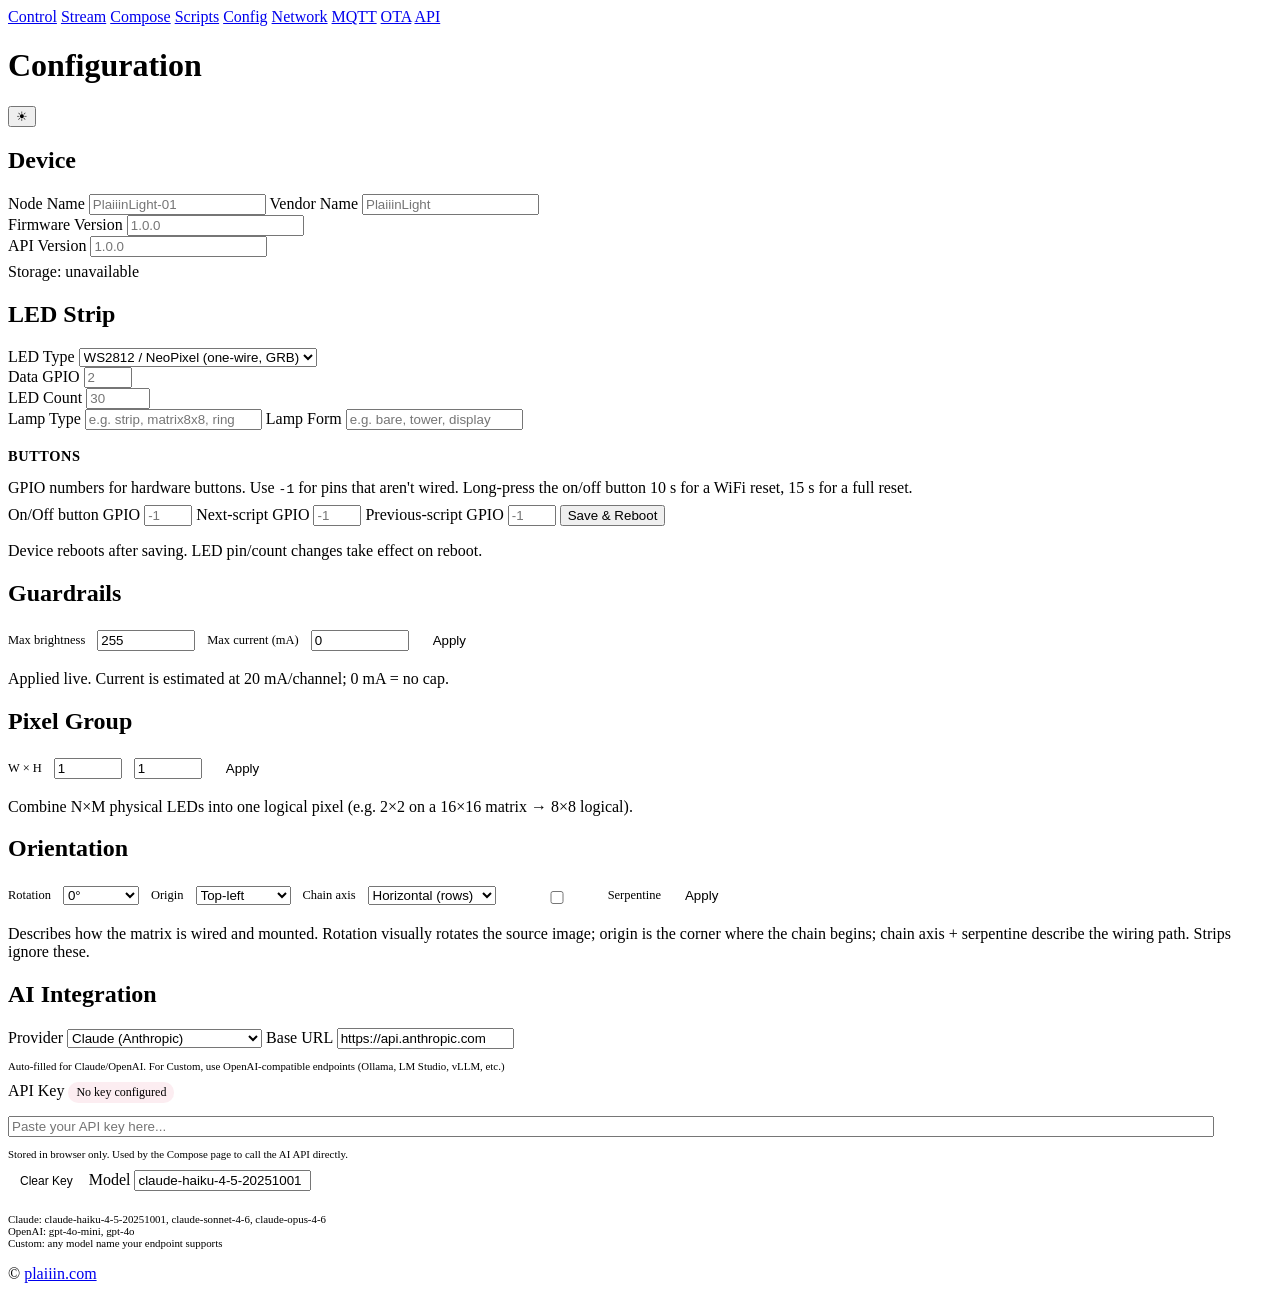
==== portal/index.html @ a9368411 "..." ====
<!DOCTYPE html>
<html>
<head>
<meta charset="utf-8">
<meta name="viewport" content="width=device-width,initial-scale=1">
<title>PlaiiinLight - Config</title>
<link rel="stylesheet" href="/style.css">
<style>
.key-status{font-size:.75rem;padding:3px 8px;border-radius:10px;display:inline-block;margin-bottom:8px}
.key-status.set{color:var(--on);background:rgba(93,216,154,.1)}
.key-status.unset{color:var(--off);background:rgba(224,85,114,.1)}
.key-row{display:flex;gap:6px;align-items:flex-end;margin-bottom:6px}
.key-row input{flex:1;margin-bottom:0}
.key-row button{padding:6px 12px;font-size:.78rem;white-space:nowrap;border:1px solid var(--border);border-radius:6px;background:var(--accent);color:#fff;cursor:pointer}
.limits{display:flex;gap:12px;align-items:center;font-size:.78rem;margin-top:6px;flex-wrap:wrap}
.limits label{margin-bottom:0}
.limits input{width:90px;margin-bottom:0}
.limits input.small{width:60px}
.limits button{padding:6px 12px;border:none;border-radius:6px;background:var(--card);color:var(--text-dim);border:1px solid var(--border)!important;cursor:pointer}
</style>
</head>
<body>
<div class="nav">
<a href="/control">Control</a>
<a href="/stream">Stream</a>
<a href="/compose">Compose</a>
<a href="/js">Scripts</a>
<a href="/config" class="active">Config</a>
<a href="/network">Network</a>
<a href="/mqtt">MQTT</a>
<a href="/ota">OTA</a>
<a href="/api">API</a>
</div>
<div class="card">
<div class="hdr">
<h1>Configuration</h1>
<button type="button" class="icon-btn" id="themeBtn" title="Toggle light/dark"></button>
</div>
<form method="POST" action="/config">

<h2>Device</h2>
<label for="node_name">Node Name</label>
<input id="node_name" name="node_name" type="text" placeholder="PlaiiinLight-01">
<label for="vendor_name">Vendor Name</label>
<input id="vendor_name" name="vendor_name" type="text" placeholder="PlaiiinLight">
<div class="row">
<div>
<label for="firmware_version">Firmware Version</label>
<input id="firmware_version" type="text" placeholder="1.0.0" readonly>
</div>
<div>
<label for="api_version">API Version</label>
<input id="api_version" type="text" placeholder="1.0.0" readonly>
</div>
</div>
<p class="info" id="storageInfo" style="margin-top:6px">Storage: …</p>

<h2>LED Strip</h2>
<label for="led_type">LED Type</label>
<select id="led_type" name="led_type">
<option value="ws2812">WS2812 / NeoPixel (one-wire, GRB)</option>
<option value="sk6812">SK6812 RGB (one-wire, GRB)</option>
<option value="sk6812w">SK6812 RGBW (one-wire, GRBW)</option>
<option value="sk9822">SK9822 / APA102 (two-wire)</option>
</select>

<div class="row">
<div>
<label for="led_pin">Data GPIO</label>
<input id="led_pin" name="led_pin" type="number" min="0" max="48" placeholder="2">
</div>
<div id="clkWrap" style="display:none">
<label for="led_clk_pin">Clock GPIO</label>
<input id="led_clk_pin" name="led_clk_pin" type="number" min="-1" max="48" placeholder="18">
</div>
<div>
<label for="led_count">LED Count</label>
<input id="led_count" name="led_count" type="number" min="1" max="1024" placeholder="30">
</div>
</div>

<label for="lamp_type">Lamp Type</label>
<input id="lamp_type" name="lamp_type" type="text" placeholder="e.g. strip, matrix8x8, ring">

<label for="lamp_form">Lamp Form</label>
<input id="lamp_form" name="lamp_form" type="text" placeholder="e.g. bare, tower, display">

<h3 style="margin-top:18px;font-size:.9rem;text-transform:uppercase;letter-spacing:.04em;color:var(--text-dim)">Buttons</h3>
<p class="info" style="margin:0 0 8px">GPIO numbers for hardware buttons. Use <code>-1</code> for pins that aren't wired. Long-press the on/off button 10 s for a WiFi reset, 15 s for a full reset.</p>
<label for="btn_pwr_pin">On/Off button GPIO</label>
<input id="btn_pwr_pin" name="btn_pwr_pin" type="number" min="-1" max="48" placeholder="-1">
<label for="btn_next_pin">Next-script GPIO</label>
<input id="btn_next_pin" name="btn_next_pin" type="number" min="-1" max="48" placeholder="-1">
<label for="btn_prev_pin">Previous-script GPIO</label>
<input id="btn_prev_pin" name="btn_prev_pin" type="number" min="-1" max="48" placeholder="-1">

<button type="submit" class="submit">Save &amp; Reboot</button>
</form>
<p class="info">Device reboots after saving. LED pin/count changes take effect on reboot.</p>

<h2>Guardrails</h2>
<div class="limits">
<label>Max brightness</label>
<input id="maxBright" type="number" min="1" max="255" value="255">
<label>Max current (mA)</label>
<input id="maxCurr" type="number" min="0" value="0">
<button type="button" id="btnLimits">Apply</button>
</div>
<p class="info">Applied live. Current is estimated at 20 mA/channel; 0 mA = no cap.</p>
<div class="msg" id="limitsMsg"></div>

<h2>Pixel Group</h2>
<div class="limits">
<label>W × H</label>
<input id="pgW" type="number" min="1" value="1" class="small">
<input id="pgH" type="number" min="1" value="1" class="small">
<button type="button" id="btnGrid">Apply</button>
</div>
<p class="info">Combine N×M physical LEDs into one logical pixel (e.g. 2×2 on a 16×16 matrix → 8×8 logical). <span id="gridInfo"></span></p>
<div class="msg" id="gridMsg"></div>

<h2>Orientation</h2>
<div class="limits" id="orientRow">
<label>Rotation</label>
<select id="orRot">
<option value="0">0°</option>
<option value="90">90° CW</option>
<option value="180">180°</option>
<option value="270">270° CW</option>
</select>
<label>Origin</label>
<select id="orOrigin">
<option value="0">Top-left</option>
<option value="1">Top-right</option>
<option value="2">Bottom-left</option>
<option value="3">Bottom-right</option>
</select>
<label>Chain axis</label>
<select id="orAxis">
<option value="0">Horizontal (rows)</option>
<option value="1">Vertical (columns)</option>
</select>
<label><input type="checkbox" id="orSerp" style="vertical-align:middle"> Serpentine</label>
<button type="button" id="btnOrient">Apply</button>
</div>
<p class="info">Describes how the matrix is wired and mounted. Rotation visually rotates the source image; origin is the corner where the chain begins; chain axis + serpentine describe the wiring path. Strips ignore these.</p>
<div class="msg" id="orientMsg"></div>

<!-- AI Settings (stored in browser, used by /compose) -->
<h2>AI Integration</h2>
<label>Provider</label>
<select id="aiProvider">
<option value="claude">Claude (Anthropic)</option>
<option value="openai">OpenAI</option>
<option value="custom">Custom (OpenAI-compatible)</option>
</select>

<label>Base URL</label>
<input id="aiBaseUrl" type="text" placeholder="https://api.anthropic.com">
<p style="font-size:.68rem;color:var(--text-dim);margin-bottom:10px">Auto-filled for Claude/OpenAI. For Custom, use OpenAI-compatible endpoints (Ollama, LM Studio, vLLM, etc.)</p>

<label>API Key</label>
<div id="keyStatus" class="key-status unset">No key configured</div>
<div class="key-row">
<input id="aiKeyInput" type="password" placeholder="Paste your API key here...">
<button type="button" id="btnSaveKey">Save</button>
</div>
<p style="font-size:.68rem;color:var(--text-dim);margin-bottom:10px">Stored in browser only. Used by the Compose page to call the AI API directly.</p>
<button type="button" id="btnClearKey" style="font-size:.75rem;color:var(--off);background:none;border:1px solid var(--off);border-radius:6px;padding:4px 12px;cursor:pointer;margin-bottom:10px">Clear Key</button>

<label>Model</label>
<input id="aiModel" type="text" placeholder="claude-haiku-4-5-20251001">
<p style="font-size:.68rem;color:var(--text-dim)">Claude: claude-haiku-4-5-20251001, claude-sonnet-4-6, claude-opus-4-6<br>OpenAI: gpt-4o-mini, gpt-4o<br>Custom: any model name your endpoint supports</p>

</div>
<p class="copyright">&copy; <a href="https://plaiiin.com">plaiiin.com</a></p>

<script>
var dark=localStorage.getItem('theme')!=='light';
function applyTheme(){document.body.classList.toggle('light',!dark);document.getElementById('themeBtn').textContent=dark?'\u2600':'\u263E';}
applyTheme();
document.getElementById('themeBtn').onclick=function(){dark=!dark;localStorage.setItem('theme',dark?'dark':'light');applyTheme();};

// Show/hide the clock pin input based on the selected chip (two-wire only).
function syncClkVisibility(){
  var t=document.getElementById('led_type').value;
  document.getElementById('clkWrap').style.display=(t==='sk9822'||t==='apa102')?'':'none';
}
document.getElementById('led_type').onchange=syncClkVisibility;

// Storage usage (DEVICE block).
function fmtBytes(n){
  if(n<1024)return n+' B';
  if(n<1024*1024)return (n/1024).toFixed(1)+' KB';
  return (n/1024/1024).toFixed(2)+' MB';
}
fetch('/api/storage').then(function(r){return r.json()}).then(function(d){
  var pct = d.total>0 ? Math.round(d.used*100/d.total) : 0;
  document.getElementById('storageInfo').textContent =
    'Storage: '+fmtBytes(d.used)+' / '+fmtBytes(d.total)+' used ('+pct+'%) · '+
    fmtBytes(d.free)+' free · '+d.files+' file'+(d.files===1?'':'s');
}).catch(function(){
  document.getElementById('storageInfo').textContent='Storage: unavailable';
});

// Pre-fill device config from API
fetch('/api').then(function(r){return r.json()}).then(function(d){
  if(d.nodeName)document.getElementById('node_name').value=d.nodeName;
  if(d.vendor)document.getElementById('vendor_name').value=d.vendor;
  if(d.apiVersion)document.getElementById('api_version').value=d.apiVersion;
  if(d.firmwareVersion)document.getElementById('firmware_version').value=d.firmwareVersion;
  if(d.ledPin!=null)document.getElementById('led_pin').value=d.ledPin;
  if(d.ledClkPin!=null)document.getElementById('led_clk_pin').value=d.ledClkPin;
  if(d.ledCount)document.getElementById('led_count').value=d.ledCount;
  if(d.ledType){var s=document.getElementById('led_type');for(var i=0;i<s.options.length;i++)if(s.options[i].value===d.ledType)s.selectedIndex=i;}
  if(d.lampType)document.getElementById('lamp_type').value=d.lampType;
  if(d.lampForm)document.getElementById('lamp_form').value=d.lampForm;
  if(d.buttonPwrPin!=null)document.getElementById('btn_pwr_pin').value=d.buttonPwrPin;
  if(d.buttonNextPin!=null)document.getElementById('btn_next_pin').value=d.buttonNextPin;
  if(d.buttonPrevPin!=null)document.getElementById('btn_prev_pin').value=d.buttonPrevPin;
  syncClkVisibility();
}).catch(syncClkVisibility);

// Guardrails (max brightness / current) — live, no reboot.
var maxBright=document.getElementById('maxBright');
var maxCurr=document.getElementById('maxCurr');
var limitsMsg=document.getElementById('limitsMsg');
function flashMsg(el, text, ok){
  el.textContent=text;
  el.className='msg '+(ok?'ok':'err');
  setTimeout(function(){el.textContent='';},2500);
}
fetch('/api/limits').then(function(r){return r.json()}).then(function(d){
  if(d.maxBrightness!=null)maxBright.value=d.maxBrightness;
  if(d.maxCurrentMa!=null)maxCurr.value=d.maxCurrentMa;
}).catch(function(){});
document.getElementById('btnLimits').onclick=function(){
  fetch('/api/limits',{method:'POST',headers:{'Content-Type':'application/json'},
    body:JSON.stringify({
      maxBrightness:parseInt(maxBright.value)||255,
      maxCurrentMa:parseInt(maxCurr.value)||0
    })})
    .then(function(r){return r.json()}).then(function(){flashMsg(limitsMsg,'Guardrails applied',true);})
    .catch(function(e){flashMsg(limitsMsg,'Failed: '+e.message,false);});
};

// Pixel grouping — independent section.
var pgW=document.getElementById('pgW');
var pgH=document.getElementById('pgH');
var gridMsg=document.getElementById('gridMsg');
var gridInfo=document.getElementById('gridInfo');
function refreshGridInfo(d){
  if(d.physicalW&&d.physicalH&&d.logicalW&&d.logicalH){
    gridInfo.textContent='Current: '+d.physicalW+'×'+d.physicalH+' physical → '+d.logicalW+'×'+d.logicalH+' logical.';
  }
}
fetch('/api/grid').then(function(r){return r.json()}).then(function(d){
  if(d.pixelGroupW!=null)pgW.value=d.pixelGroupW;
  if(d.pixelGroupH!=null)pgH.value=d.pixelGroupH;
  refreshGridInfo(d);
}).catch(function(){});
document.getElementById('btnGrid').onclick=function(){
  fetch('/api/grid',{method:'POST',headers:{'Content-Type':'application/json'},
    body:JSON.stringify({
      pixelGroupW:parseInt(pgW.value)||1,
      pixelGroupH:parseInt(pgH.value)||1
    })})
    .then(function(r){return r.json()}).then(function(d){
      flashMsg(gridMsg,'Pixel group applied',true);
      refreshGridInfo(d);
    })
    .catch(function(e){flashMsg(gridMsg,'Failed: '+e.message,false);});
};

// Orientation — rotation + origin + serpentine wiring (live, no reboot).
var orRot=document.getElementById('orRot');
var orOrigin=document.getElementById('orOrigin');
var orAxis=document.getElementById('orAxis');
var orSerp=document.getElementById('orSerp');
var orientMsg=document.getElementById('orientMsg');
fetch('/api/orientation').then(function(r){return r.json()}).then(function(d){
  if(d.rotation!=null)orRot.value=String(d.rotation);
  if(d.origin!=null)orOrigin.value=String(d.origin);
  if(d.serpentineAxis!=null)orAxis.value=String(d.serpentineAxis);
  if(d.serpentine!=null)orSerp.checked=!!d.serpentine;
}).catch(function(){});
document.getElementById('btnOrient').onclick=function(){
  fetch('/api/orientation',{method:'POST',headers:{'Content-Type':'application/json'},
    body:JSON.stringify({
      rotation:parseInt(orRot.value)||0,
      origin:parseInt(orOrigin.value)||0,
      serpentineAxis:parseInt(orAxis.value)||0,
      serpentine:orSerp.checked
    })})
    .then(function(r){return r.json()}).then(function(){flashMsg(orientMsg,'Orientation applied',true);})
    .catch(function(e){flashMsg(orientMsg,'Failed: '+e.message,false);});
};

// AI key — device-side via /api/ai/key. NVS-backed, wiped by factory reset.
var _hasKey=false;
function updateKeyStatus(){
  var el=document.getElementById('keyStatus');
  if(_hasKey){el.textContent='Key configured (on device)';el.className='key-status set';}
  else{el.textContent='No key configured';el.className='key-status unset';}
}
async function refreshKeyStatus(){
  try{var r=await fetch('/api/ai/key',{cache:'no-store'});var j=r.ok?await r.json():{hasKey:false};_hasKey=!!j.hasKey;}
  catch(e){_hasKey=false;}
  updateKeyStatus();
}
refreshKeyStatus();
document.getElementById('btnSaveKey').onclick=async function(){
  var val=document.getElementById('aiKeyInput').value.trim();
  if(!val)return;
  try{await fetch('/api/ai/key',{method:'PUT',body:val});document.getElementById('aiKeyInput').value='';refreshKeyStatus();}
  catch(e){alert('Save failed: '+e.message);}
};
document.getElementById('btnClearKey').onclick=async function(){
  try{await fetch('/api/ai/key',{method:'DELETE'});refreshKeyStatus();}
  catch(e){alert('Clear failed: '+e.message);}
};

// Provider + model + base URL
var DEFAULT_BASE_URLS={claude:'https://api.anthropic.com',openai:'https://api.openai.com',custom:''};
var aiProvider=localStorage.getItem('aiProvider')||'claude';
var aiModel=localStorage.getItem('aiModel')||'claude-haiku-4-5-20251001';
var aiBaseUrl=localStorage.getItem('aiBaseUrl')||DEFAULT_BASE_URLS[aiProvider]||'';
document.getElementById('aiProvider').value=aiProvider;
document.getElementById('aiModel').value=aiModel;
document.getElementById('aiBaseUrl').value=aiBaseUrl;

document.getElementById('aiProvider').onchange=function(){
  var prev=aiProvider;
  aiProvider=this.value;
  localStorage.setItem('aiProvider',aiProvider);
  // Auto-fill base URL when switching provider if current value matches the previous default
  var urlField=document.getElementById('aiBaseUrl');
  var current=urlField.value.trim();
  if(!current||current===DEFAULT_BASE_URLS[prev]){
    urlField.value=DEFAULT_BASE_URLS[aiProvider]||'';
    localStorage.setItem('aiBaseUrl',urlField.value);
  }
};
document.getElementById('aiModel').oninput=function(){localStorage.setItem('aiModel',this.value.trim());};
document.getElementById('aiBaseUrl').oninput=function(){localStorage.setItem('aiBaseUrl',this.value.trim());};
</script>
</body>
</html>
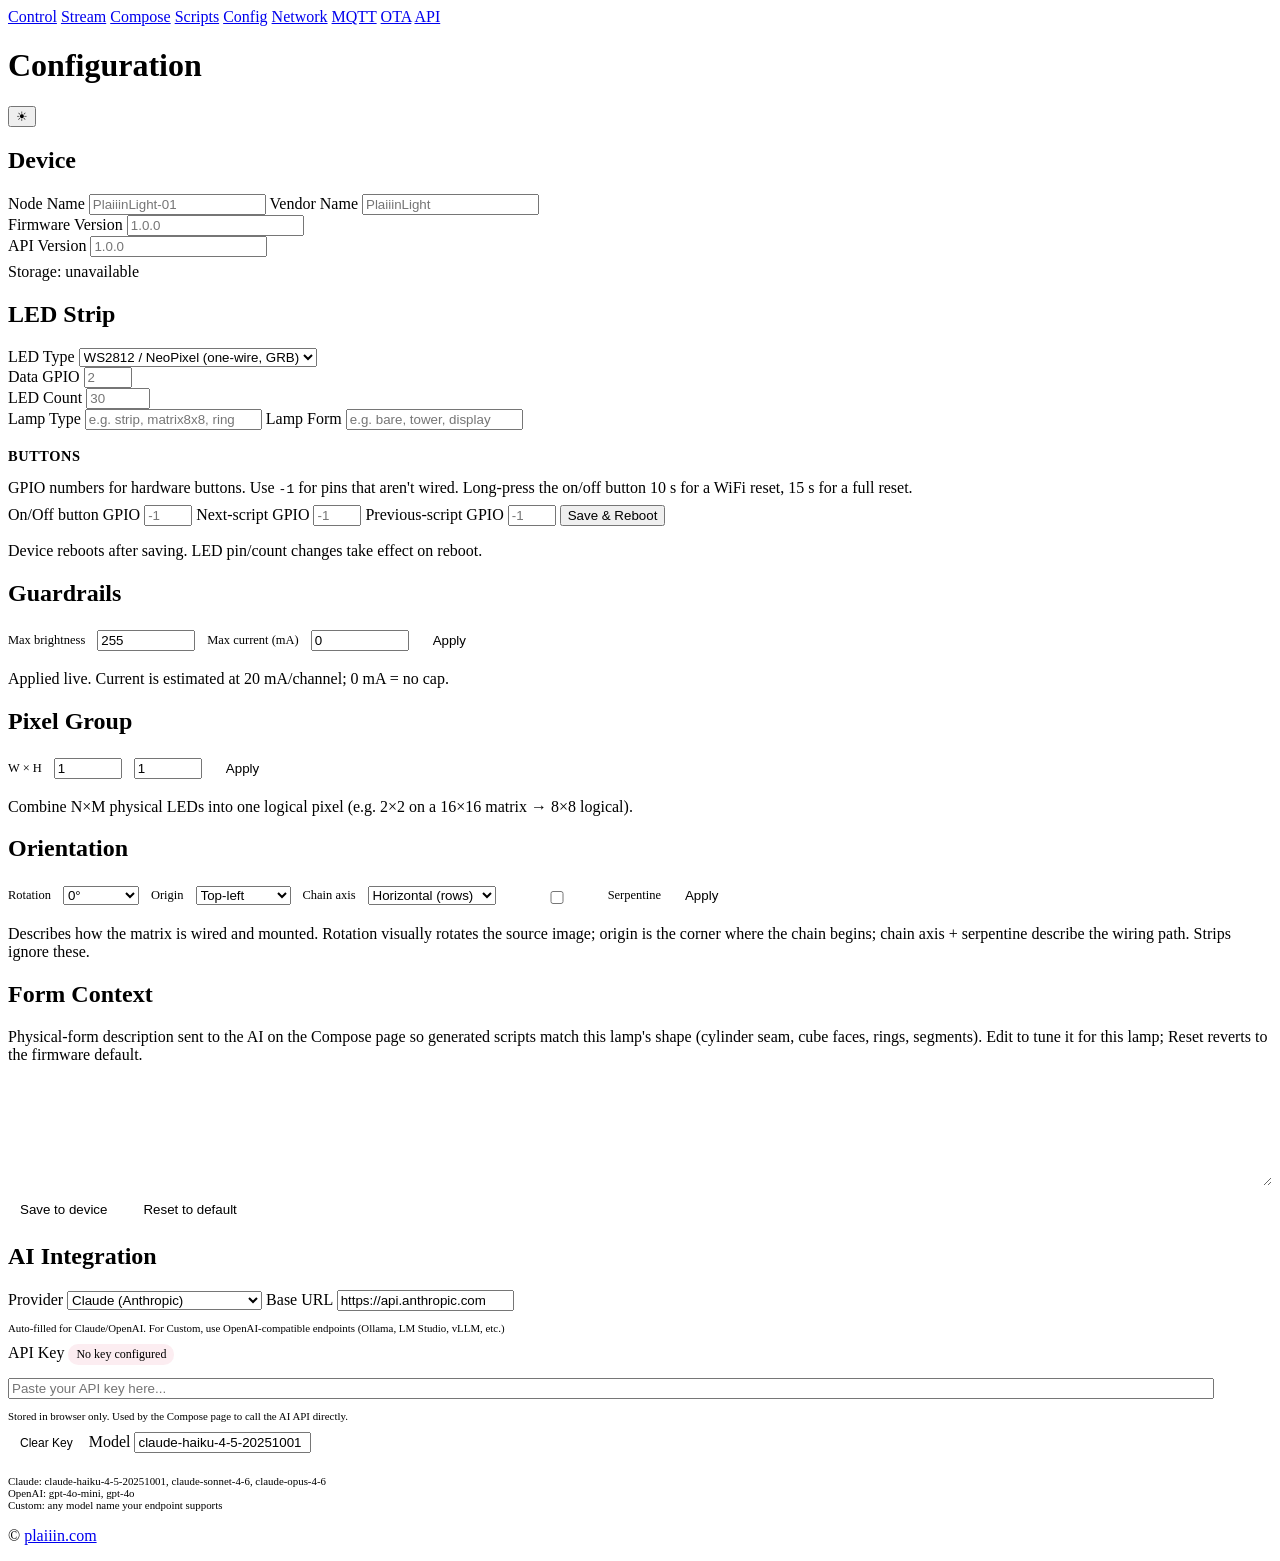
==== commit 4f4f5445: "..." ====
--- a/portal/index.html
+++ b/portal/index.html
@@ -146,6 +146,15 @@
 <p class="info">Describes how the matrix is wired and mounted. Rotation visually rotates the source image; origin is the corner where the chain begins; chain axis + serpentine describe the wiring path. Strips ignore these.</p>
 <div class="msg" id="orientMsg"></div>
 
+<h2>Form Context</h2>
+<p class="info">Physical-form description sent to the AI on the Compose page so generated scripts match this lamp's shape (cylinder seam, cube faces, rings, segments). Edit to tune it for this lamp; Reset reverts to the firmware default.</p>
+<textarea id="formPromptBox" rows="6" style="width:100%;box-sizing:border-box;padding:8px;border:1px solid var(--border);border-radius:6px;background:var(--input-bg);color:var(--text);font-size:.78rem;resize:vertical;font-family:inherit"></textarea>
+<div class="limits" style="margin-top:6px">
+<button type="button" id="btnFormSave">Save to device</button>
+<button type="button" id="btnFormReset">Reset to default</button>
+</div>
+<div class="msg" id="formMsg"></div>
+
 <!-- AI Settings (stored in browser, used by /compose) -->
 <h2>AI Integration</h2>
 <label>Provider</label>
@@ -296,6 +305,26 @@
     .catch(function(e){flashMsg(orientMsg,'Failed: '+e.message,false);});
 };
 
+// Form context — physical-form descriptor injected into AI Compose prompts.
+// Edits the per-lamp override via /api/form-prompt; Reset clears it.
+var formBox=document.getElementById('formPromptBox');
+var formMsg=document.getElementById('formMsg');
+var _formDefault='';
+fetch('/api/form-prompt').then(function(r){return r.json()}).then(function(d){
+  _formDefault=d.default||'';
+  formBox.value=d.effective||d.default||'';
+}).catch(function(){});
+document.getElementById('btnFormSave').onclick=function(){
+  fetch('/api/form-prompt',{method:'PUT',headers:{'Content-Type':'text/plain'},body:formBox.value})
+    .then(function(r){if(!r.ok)throw new Error('HTTP '+r.status);flashMsg(formMsg,'Form context saved',true);})
+    .catch(function(e){flashMsg(formMsg,'Failed: '+e.message,false);});
+};
+document.getElementById('btnFormReset').onclick=function(){
+  fetch('/api/form-prompt',{method:'DELETE'})
+    .then(function(r){if(!r.ok)throw new Error('HTTP '+r.status);formBox.value=_formDefault;flashMsg(formMsg,'Reset to default',true);})
+    .catch(function(e){flashMsg(formMsg,'Failed: '+e.message,false);});
+};
+
 // AI key — device-side via /api/ai/key. NVS-backed, wiped by factory reset.
 var _hasKey=false;
 function updateKeyStatus(){
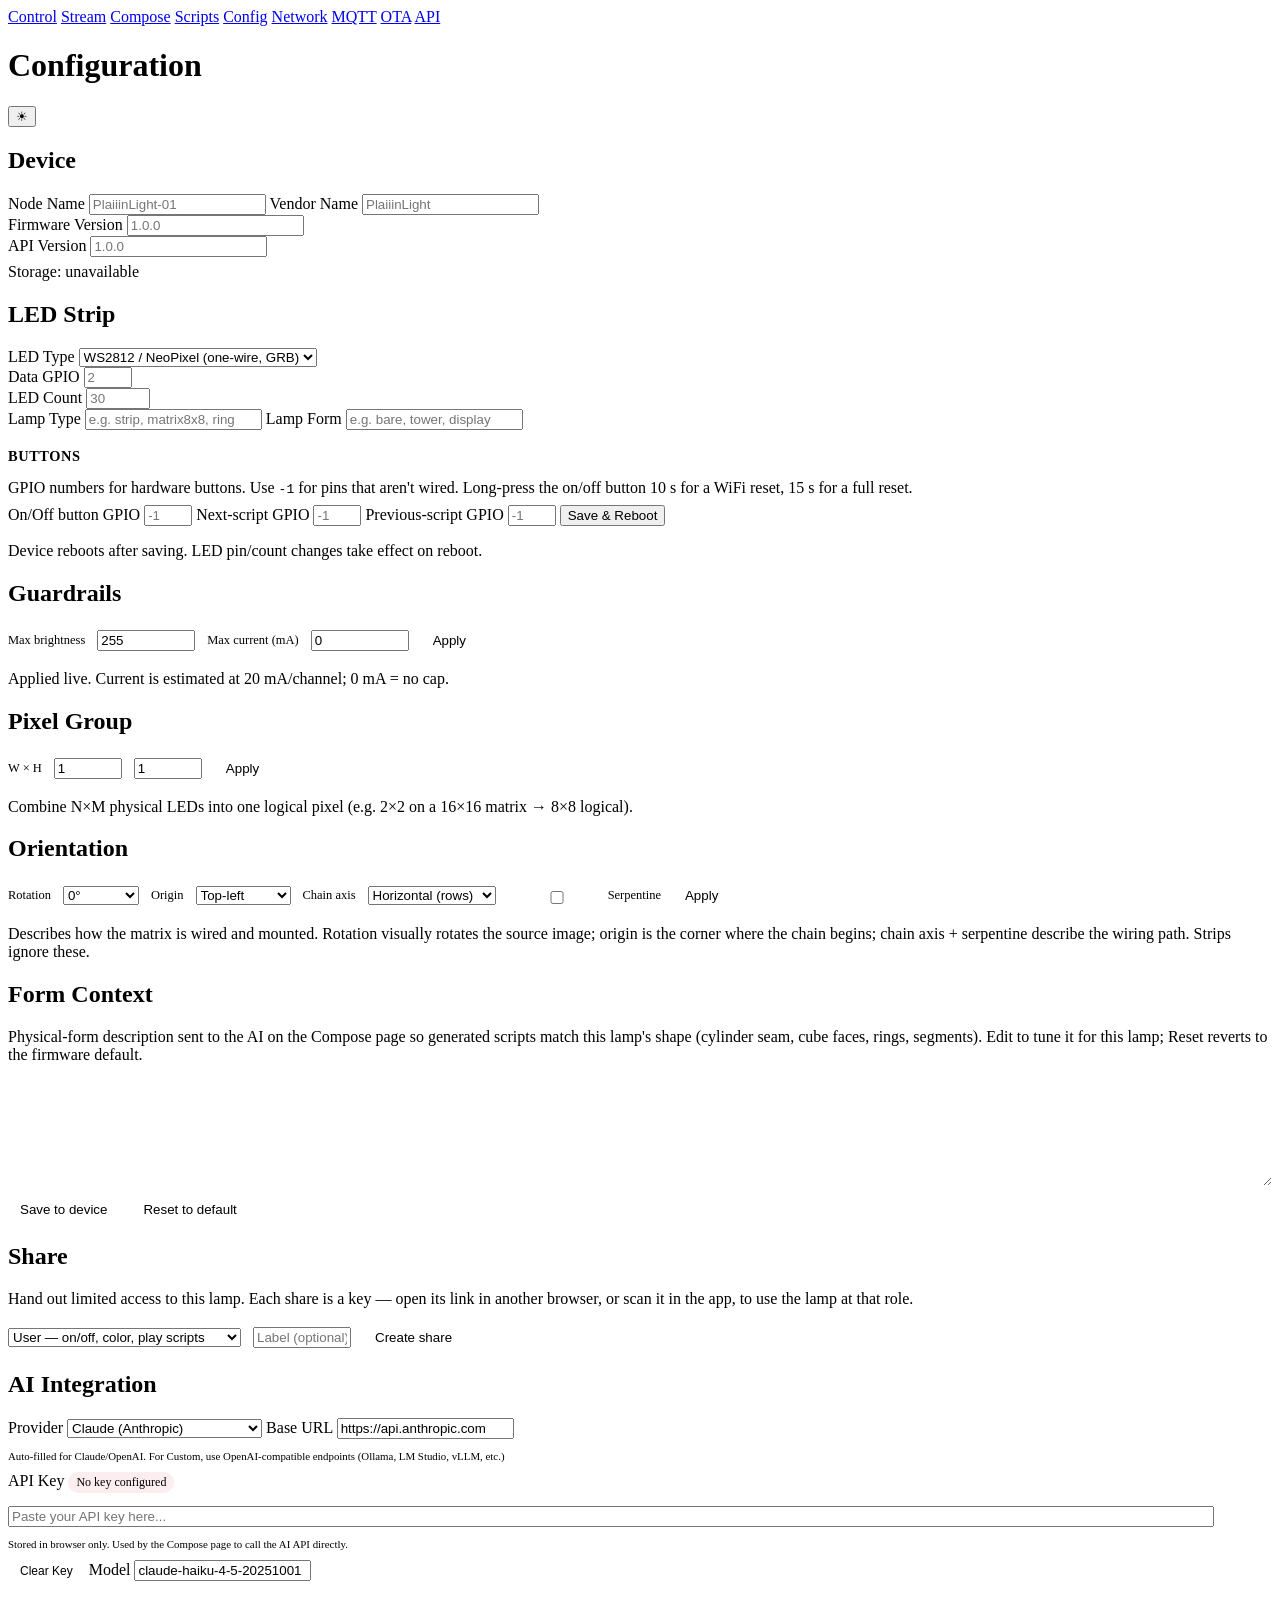
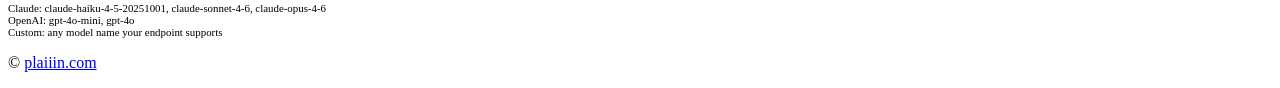
==== commit d31d2bb2: "..." ====
--- a/portal/index.html
+++ b/portal/index.html
@@ -155,6 +155,22 @@
 </div>
 <div class="msg" id="formMsg"></div>
 
+<h2 id="shareHdr">Share</h2>
+<div id="shareGate" class="info" style="display:none">Sharing is admin-only. Your access level: <span id="shareRoleName">—</span>.</div>
+<div id="shareBox">
+<p class="info">Hand out limited access to this lamp. Each share is a key — open its link in another browser, or scan it in the app, to use the lamp at that role.</p>
+<div id="shareList"></div>
+<div class="limits" style="margin-top:8px">
+<select id="shareRole">
+<option value="user">User — on/off, color, play scripts</option>
+<option value="creator">Creator — + compose &amp; edit scripts</option>
+</select>
+<input id="shareLabel" type="text" placeholder="Label (optional)">
+<button type="button" id="btnShareAdd">Create share</button>
+</div>
+<div class="msg" id="shareMsg"></div>
+</div>
+
 <!-- AI Settings (stored in browser, used by /compose) -->
 <h2>AI Integration</h2>
 <label>Provider</label>
@@ -325,6 +341,52 @@
     .catch(function(e){flashMsg(formMsg,'Failed: '+e.message,false);});
 };
 
+// Share — role-based share keys (admin only). Phase 27.
+var shareList=document.getElementById('shareList');
+var shareMsg=document.getElementById('shareMsg');
+function shareUrl(key){return location.protocol+'//'+location.host+'/config?t='+encodeURIComponent(key);}
+function loadShares(){
+  fetch('/api/keys').then(function(r){return r.json()}).then(function(d){
+    shareList.innerHTML='';
+    var keys=d.keys||[];
+    keys.forEach(function(k){
+      var row=document.createElement('div');
+      row.style.cssText='border:1px solid var(--border);border-radius:6px;padding:8px;margin-bottom:6px;font-size:.8rem';
+      var head=document.createElement('b');
+      head.textContent=(k.label||'(unnamed)')+' · '+k.role+(k.revoked?' · REVOKED':'');
+      var url=document.createElement('div');
+      url.textContent=shareUrl(k.key);
+      url.style.cssText='word-break:break-all;color:var(--text-dim);margin:4px 0';
+      var revBtn=document.createElement('button');revBtn.type='button';
+      revBtn.textContent=k.revoked?'Revoked':'Revoke';revBtn.disabled=!!k.revoked;
+      revBtn.onclick=function(){fetch('/api/keys/'+k.id+'/revoke',{method:'POST'}).then(function(){loadShares();});};
+      var remBtn=document.createElement('button');remBtn.type='button';
+      remBtn.textContent='Remove';remBtn.style.marginLeft='6px';
+      remBtn.onclick=function(){fetch('/api/keys/'+k.id,{method:'DELETE'}).then(function(){loadShares();});};
+      row.appendChild(head);row.appendChild(url);row.appendChild(revBtn);row.appendChild(remBtn);
+      shareList.appendChild(row);
+    });
+    if(!keys.length) shareList.innerHTML='<p class="info">No shares yet.</p>';
+  }).catch(function(e){flashMsg(shareMsg,'Load failed: '+e.message,false);});
+}
+fetch('/api/whoami').then(function(r){return r.json()}).then(function(d){
+  if(d.role==='admin'){ loadShares(); }
+  else {
+    document.getElementById('shareBox').style.display='none';
+    document.getElementById('shareGate').style.display='';
+    document.getElementById('shareRoleName').textContent=d.role||'none';
+  }
+}).catch(function(){});
+document.getElementById('btnShareAdd').onclick=function(){
+  var role=document.getElementById('shareRole').value;
+  var label=document.getElementById('shareLabel').value;
+  fetch('/api/keys',{method:'POST',headers:{'Content-Type':'application/json'},
+    body:JSON.stringify({role:role,label:label})})
+    .then(function(r){if(!r.ok)throw new Error('HTTP '+r.status);return r.json();})
+    .then(function(){document.getElementById('shareLabel').value='';flashMsg(shareMsg,'Share created',true);loadShares();})
+    .catch(function(e){flashMsg(shareMsg,'Create failed: '+e.message,false);});
+};
+
 // AI key — device-side via /api/ai/key. NVS-backed, wiped by factory reset.
 var _hasKey=false;
 function updateKeyStatus(){
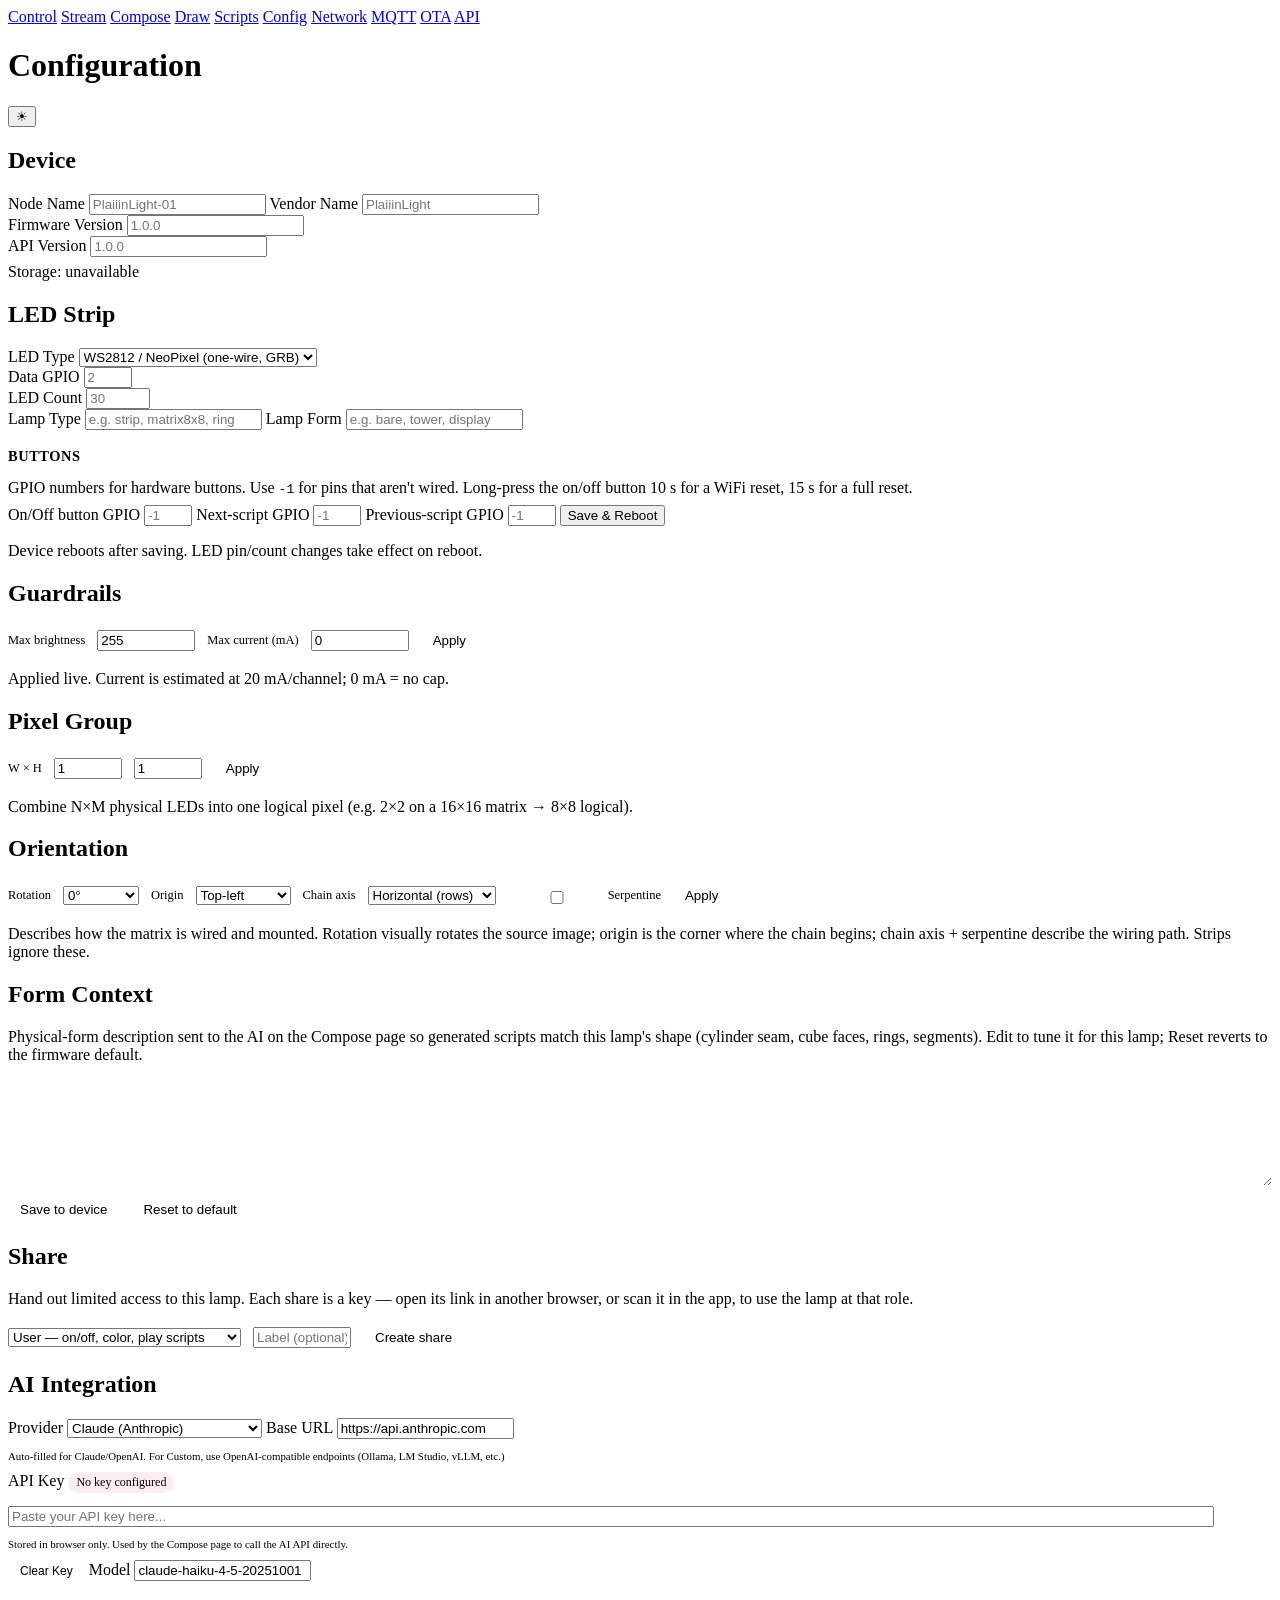
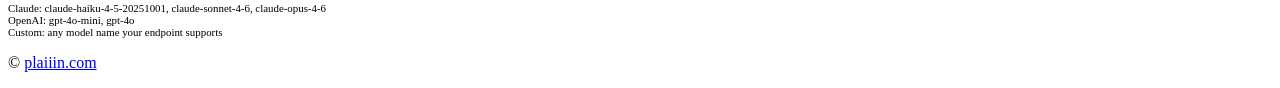
==== commit a0bf5c6f: "portal: add /draw pixel-grid frame editor Browser draw editor that pushes a single frame to the V2.4" ====
--- a/portal/index.html
+++ b/portal/index.html
@@ -17,6 +17,15 @@
 .limits input{width:90px;margin-bottom:0}
 .limits input.small{width:60px}
 .limits button{padding:6px 12px;border:none;border-radius:6px;background:var(--card);color:var(--text-dim);border:1px solid var(--border)!important;cursor:pointer}
+.mode-strip{display:inline-flex;border:1px solid var(--border);border-radius:6px;overflow:hidden;margin-bottom:6px}
+.mode-strip button{padding:6px 16px;font-size:.8rem;border:none;background:var(--card);color:var(--text-dim);cursor:pointer}
+.mode-strip button.on{background:var(--accent);color:#fff}
+.mode-strip button:disabled{cursor:not-allowed;opacity:.5}
+.ring-tbl{width:100%;border-collapse:collapse;font-size:.78rem;margin-top:6px}
+.ring-tbl th,.ring-tbl td{padding:4px 6px;text-align:left;border-bottom:1px solid var(--border)}
+.ring-tbl th{color:var(--text-dim);font-weight:600;text-transform:uppercase;letter-spacing:.03em;font-size:.68rem}
+.ring-tbl input,.ring-tbl select{margin-bottom:0;width:72px}
+.ring-tbl input[type=range]{width:90px;vertical-align:middle}
 </style>
 </head>
 <body>
@@ -24,6 +33,7 @@
 <a href="/control">Control</a>
 <a href="/stream">Stream</a>
 <a href="/compose">Compose</a>
+<a href="/draw">Draw</a>
 <a href="/js">Scripts</a>
 <a href="/config" class="active">Config</a>
 <a href="/network">Network</a>
@@ -145,6 +155,37 @@
 </div>
 <p class="info">Describes how the matrix is wired and mounted. Rotation visually rotates the source image; origin is the corner where the chain begins; chain axis + serpentine describe the wiring path. Strips ignore these.</p>
 <div class="msg" id="orientMsg"></div>
+
+<div id="whSection" style="display:none">
+<h2>Wormhole</h2>
+<p class="info">This lamp is a wormhole: <span id="whRings">—</span> rings of 24 LEDs. <b>Strip</b> mode renders an effect across the whole construct. <b>Mirror</b> mode renders one ring and tiles it onto every ring with per-ring transforms.</p>
+
+<label>Render mode</label>
+<div class="mode-strip" id="whModeStrip">
+<button type="button" id="whModeStripBtn" data-mode="strip">Strip</button>
+<button type="button" id="whModeMirrorBtn" data-mode="mirror">Mirror</button>
+</div>
+<p class="info" id="whMirrorNote" style="display:none">Mirror mode is unavailable for this geometry. It requires the lamp form to be <code>wormhole</code> with an LED count that is an exact multiple of 24 matching the ring count.</p>
+<p class="info" id="whRenderInfo"></p>
+
+<h3 style="margin-top:14px;font-size:.9rem;text-transform:uppercase;letter-spacing:.04em;color:var(--text-dim)">Physical per-ring config</h3>
+<p class="info" style="margin:0 0 6px">Set-once mounting facts, applied in both modes. <b>Face</b> = the half-turn the ring is mounted at; <b>Direction</b> = the winding direction the LEDs were soldered in; <b>Offset</b> = the physical index at 12 o'clock (0–23).</p>
+<table class="ring-tbl" id="whPhysTbl"><thead><tr><th>Ring</th><th>Face</th><th>Direction</th><th>Offset</th></tr></thead><tbody></tbody></table>
+<div class="limits" style="margin-top:6px">
+<button type="button" id="btnWhPhys">Save mode &amp; physical config</button>
+</div>
+<div class="msg" id="whMsg"></div>
+
+<div id="whCreativeBox">
+<h3 style="margin-top:14px;font-size:.9rem;text-transform:uppercase;letter-spacing:.04em;color:var(--text-dim)">Creative per-ring config</h3>
+<p class="info" style="margin:0 0 6px">Mirror-mode only, per-lamp. <b>Reverse</b> = extra reversal bit; <b>Offset</b> = extra index shift (0–23); <b>Brightness</b> = per-ring output scale (0–1).</p>
+<table class="ring-tbl" id="whCreativeTbl"><thead><tr><th>Ring</th><th>Reverse</th><th>Offset</th><th>Brightness</th></tr></thead><tbody></tbody></table>
+<div class="limits" style="margin-top:6px">
+<button type="button" id="btnWhCreative">Save creative config</button>
+</div>
+<div class="msg" id="whCreativeMsg"></div>
+</div>
+</div>
 
 <h2>Form Context</h2>
 <p class="info">Physical-form description sent to the AI on the Compose page so generated scripts match this lamp's shape (cylinder seam, cube faces, rings, segments). Edit to tune it for this lamp; Reset reverts to the firmware default.</p>
@@ -387,6 +428,138 @@
     .catch(function(e){flashMsg(shareMsg,'Create failed: '+e.message,false);});
 };
 
+// Wormhole — render-mode UI (Phase 29). The whole section is shown only when
+// GET /api/wormhole succeeds; a 404 means this lamp is not a wormhole.
+var whSection=document.getElementById('whSection');
+var whMsg=document.getElementById('whMsg');
+var whCreativeMsg=document.getElementById('whCreativeMsg');
+var whState=null;     // last GET /api/wormhole body
+var whMode='strip';   // pending (unsaved) mode selection
+
+function whRender(d){
+  whState=d;
+  whMode=d.mode||'strip';
+  document.getElementById('whRings').textContent=d.rings;
+  document.getElementById('whRenderInfo').textContent=
+    'Render buffer: '+d.renderPixels+' px · stream frame: '+d.streamPixels+' px.';
+  // Mode selector strip — mirror disabled when geometry doesn't allow it.
+  var mirrorBtn=document.getElementById('whModeMirrorBtn');
+  mirrorBtn.disabled=!d.mirrorAllowed;
+  document.getElementById('whMirrorNote').style.display=d.mirrorAllowed?'none':'';
+  whSyncModeStrip();
+  // Physical editor — one row per ring.
+  var pbody=document.querySelector('#whPhysTbl tbody');
+  pbody.innerHTML='';
+  for(var r=0;r<d.rings;r++){
+    var p=(d.physical&&d.physical[r])||{face:0,direction:0,offset:0};
+    var tr=document.createElement('tr');
+    tr.appendChild(whCell(String(r)));
+    tr.appendChild(whCellEl(whBinSel('phFace'+r,p.face)));
+    tr.appendChild(whCellEl(whBinSel('phDir'+r,p.direction)));
+    tr.appendChild(whCellEl(whNumInput('phOff'+r,p.offset,0,23)));
+    pbody.appendChild(tr);
+  }
+  // Creative editor — one row per ring (used in mirror mode).
+  var cbody=document.querySelector('#whCreativeTbl tbody');
+  cbody.innerHTML='';
+  for(var c=0;c<d.rings;c++){
+    var cv=(d.creative&&d.creative[c])||{reverse:false,offset:0,brightness:1.0};
+    var ctr=document.createElement('tr');
+    ctr.appendChild(whCell(String(c)));
+    var chk=document.createElement('input');chk.type='checkbox';chk.id='crRev'+c;
+    chk.checked=!!cv.reverse;chk.style.width='auto';
+    ctr.appendChild(whCellEl(chk));
+    ctr.appendChild(whCellEl(whNumInput('crOff'+c,cv.offset,0,23)));
+    ctr.appendChild(whCellEl(whBrightCell(c,cv.brightness)));
+    cbody.appendChild(ctr);
+  }
+}
+function whCell(txt){var td=document.createElement('td');td.textContent=txt;return td;}
+function whCellEl(el){var td=document.createElement('td');td.appendChild(el);return td;}
+function whBinSel(id,val){
+  var s=document.createElement('select');s.id=id;
+  ['0','1'].forEach(function(v){var o=document.createElement('option');o.value=v;o.textContent=v;s.appendChild(o);});
+  s.value=String(val||0);return s;
+}
+function whNumInput(id,val,min,max){
+  var i=document.createElement('input');i.type='number';i.id=id;
+  i.min=min;i.max=max;i.value=(val==null?0:val);return i;
+}
+function whBrightCell(idx,val){
+  var wrap=document.createElement('span');
+  var sl=document.createElement('input');sl.type='range';sl.id='crBrSl'+idx;
+  sl.min=0;sl.max=1;sl.step=0.01;sl.value=(val==null?1:val);
+  var num=document.createElement('input');num.type='number';num.id='crBr'+idx;
+  num.min=0;num.max=1;num.step=0.01;num.value=(val==null?1:val);
+  num.style.width='56px';num.style.marginLeft='4px';
+  sl.oninput=function(){num.value=sl.value;};
+  num.oninput=function(){
+    var v=parseFloat(num.value);if(isNaN(v))v=1;
+    if(v<0)v=0;if(v>1)v=1;sl.value=v;
+  };
+  wrap.appendChild(sl);wrap.appendChild(num);return wrap;
+}
+function whSyncModeStrip(){
+  document.getElementById('whModeStripBtn').classList.toggle('on',whMode==='strip');
+  document.getElementById('whModeMirrorBtn').classList.toggle('on',whMode==='mirror');
+}
+function whReadPhysical(){
+  var arr=[];
+  for(var r=0;r<whState.rings;r++){
+    arr.push({
+      face:parseInt(document.getElementById('phFace'+r).value)||0,
+      direction:parseInt(document.getElementById('phDir'+r).value)||0,
+      offset:parseInt(document.getElementById('phOff'+r).value)||0
+    });
+  }
+  return arr;
+}
+function whReadCreative(){
+  var arr=[];
+  for(var c=0;c<whState.rings;c++){
+    var b=parseFloat(document.getElementById('crBr'+c).value);
+    if(isNaN(b))b=1;if(b<0)b=0;if(b>1)b=1;
+    arr.push({
+      reverse:document.getElementById('crRev'+c).checked,
+      offset:parseInt(document.getElementById('crOff'+c).value)||0,
+      brightness:b
+    });
+  }
+  return arr;
+}
+document.getElementById('whModeStripBtn').onclick=function(){whMode='strip';whSyncModeStrip();};
+document.getElementById('whModeMirrorBtn').onclick=function(){
+  if(this.disabled)return;
+  whMode='mirror';whSyncModeStrip();
+};
+document.getElementById('btnWhPhys').onclick=function(){
+  fetch('/api/wormhole',{method:'POST',headers:{'Content-Type':'application/json'},
+    body:JSON.stringify({mode:whMode,rings:whState.rings,physical:whReadPhysical()})})
+    .then(function(r){
+      if(r.status===409)return r.json().then(function(j){throw new Error(j.error||'mirror not allowed for this geometry');});
+      if(!r.ok)throw new Error('HTTP '+r.status);
+      return r.json();
+    })
+    .then(function(d){whRender(d);flashMsg(whMsg,'Wormhole config saved',true);})
+    .catch(function(e){flashMsg(whMsg,'Failed: '+e.message,false);});
+};
+document.getElementById('btnWhCreative').onclick=function(){
+  fetch('/api/wormhole/creative',{method:'POST',headers:{'Content-Type':'application/json'},
+    body:JSON.stringify({creative:whReadCreative()})})
+    .then(function(r){if(!r.ok)throw new Error('HTTP '+r.status);return r.json();})
+    .then(function(d){whRender(d);flashMsg(whCreativeMsg,'Creative config saved',true);})
+    .catch(function(e){flashMsg(whCreativeMsg,'Failed: '+e.message,false);});
+};
+fetch('/api/wormhole').then(function(r){
+  if(r.status===404)return null;       // not a wormhole lamp — leave section hidden
+  if(!r.ok)throw new Error('HTTP '+r.status);
+  return r.json();
+}).then(function(d){
+  if(!d)return;
+  whSection.style.display='';
+  whRender(d);
+}).catch(function(){});
+
 // AI key — device-side via /api/ai/key. NVS-backed, wiped by factory reset.
 var _hasKey=false;
 function updateKeyStatus(){
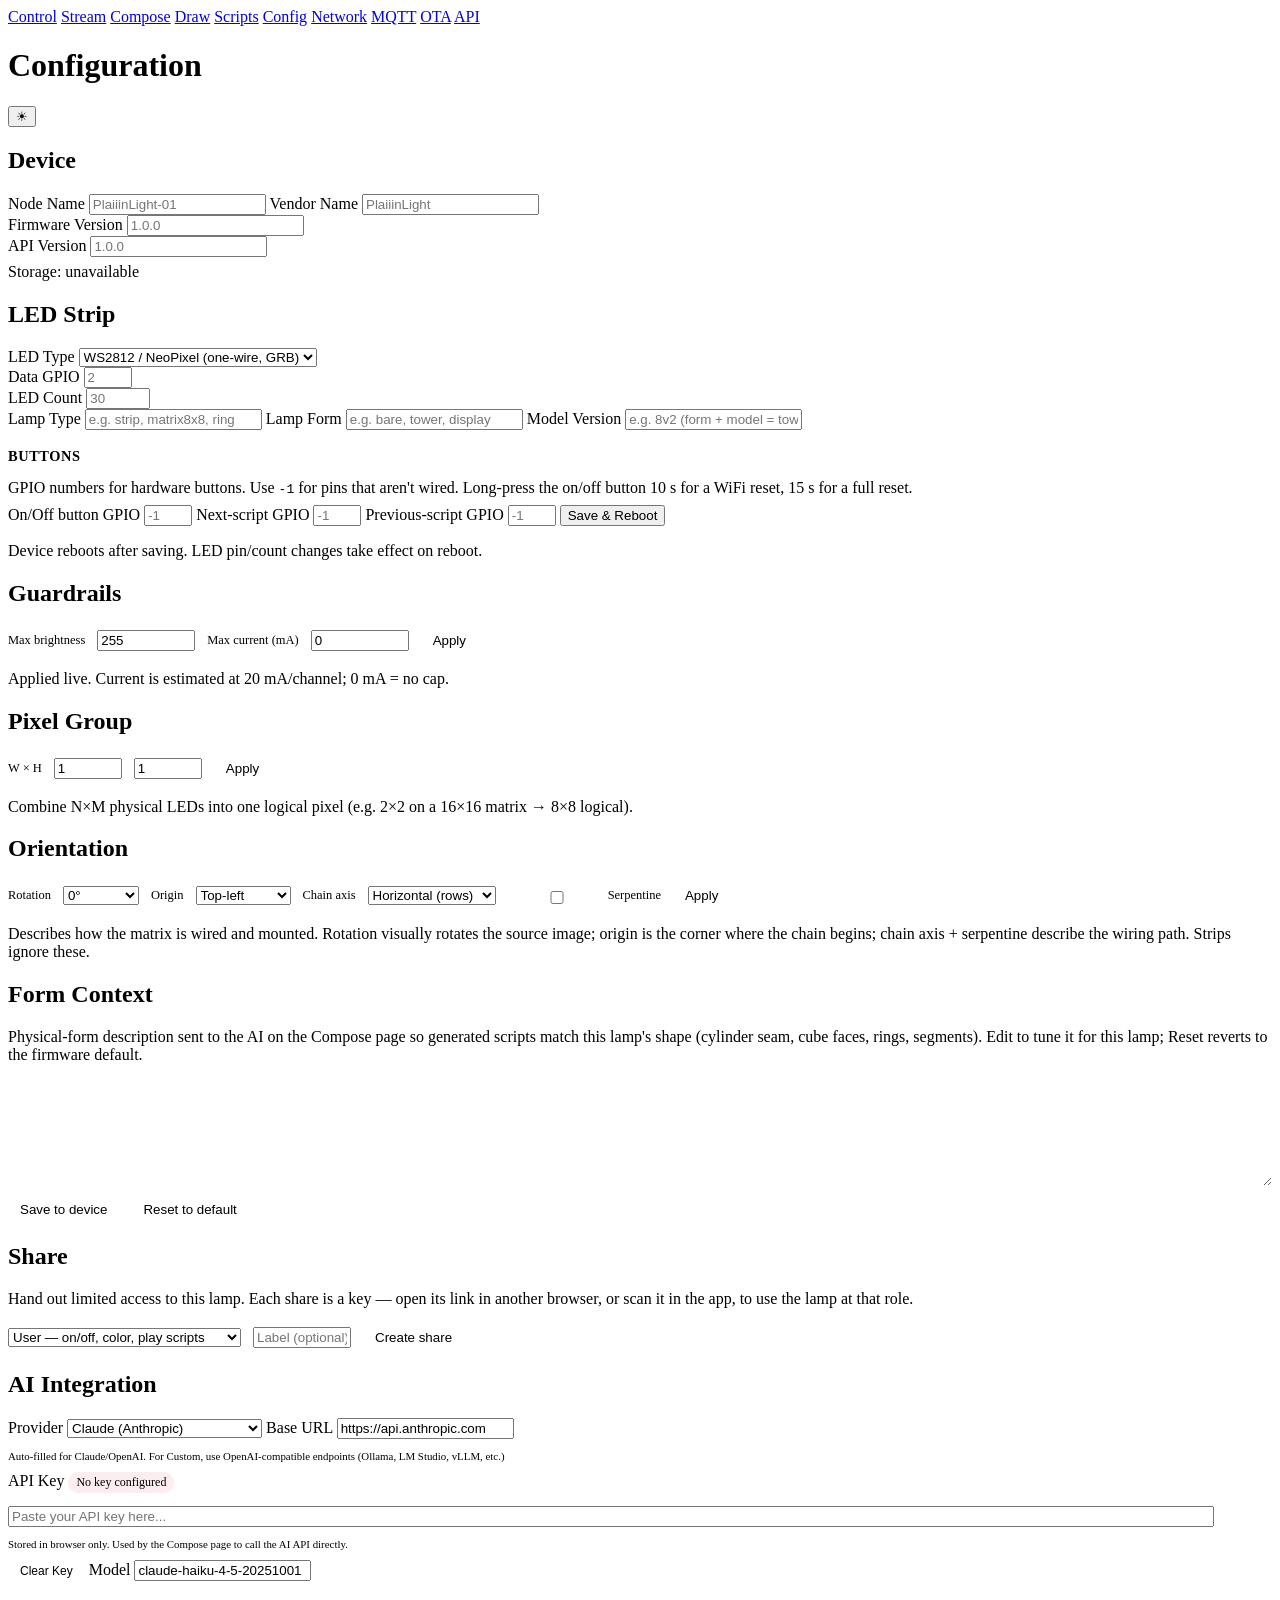
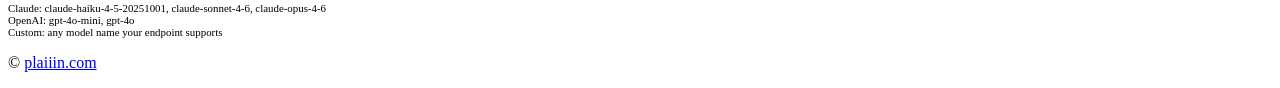
==== commit 138217c8: "modelVersion: form+modelVersion names the model; MAC-suffixed lamp names on fresh burn Firmware (lam" ====
--- a/portal/index.html
+++ b/portal/index.html
@@ -94,6 +94,8 @@
 
 <label for="lamp_form">Lamp Form</label>
 <input id="lamp_form" name="lamp_form" type="text" placeholder="e.g. bare, tower, display">
+<label for="model_version">Model Version</label>
+<input id="model_version" name="model_version" type="text" placeholder="e.g. 8v2 (form + model = tower8v2)">
 
 <h3 style="margin-top:18px;font-size:.9rem;text-transform:uppercase;letter-spacing:.04em;color:var(--text-dim)">Buttons</h3>
 <p class="info" style="margin:0 0 8px">GPIO numbers for hardware buttons. Use <code>-1</code> for pins that aren't wired. Long-press the on/off button 10 s for a WiFi reset, 15 s for a full reset.</p>
@@ -281,6 +283,7 @@
   if(d.ledType){var s=document.getElementById('led_type');for(var i=0;i<s.options.length;i++)if(s.options[i].value===d.ledType)s.selectedIndex=i;}
   if(d.lampType)document.getElementById('lamp_type').value=d.lampType;
   if(d.lampForm)document.getElementById('lamp_form').value=d.lampForm;
+  if(d.modelVersion)document.getElementById('model_version').value=d.modelVersion;
   if(d.buttonPwrPin!=null)document.getElementById('btn_pwr_pin').value=d.buttonPwrPin;
   if(d.buttonNextPin!=null)document.getElementById('btn_next_pin').value=d.buttonNextPin;
   if(d.buttonPrevPin!=null)document.getElementById('btn_prev_pin').value=d.buttonPrevPin;
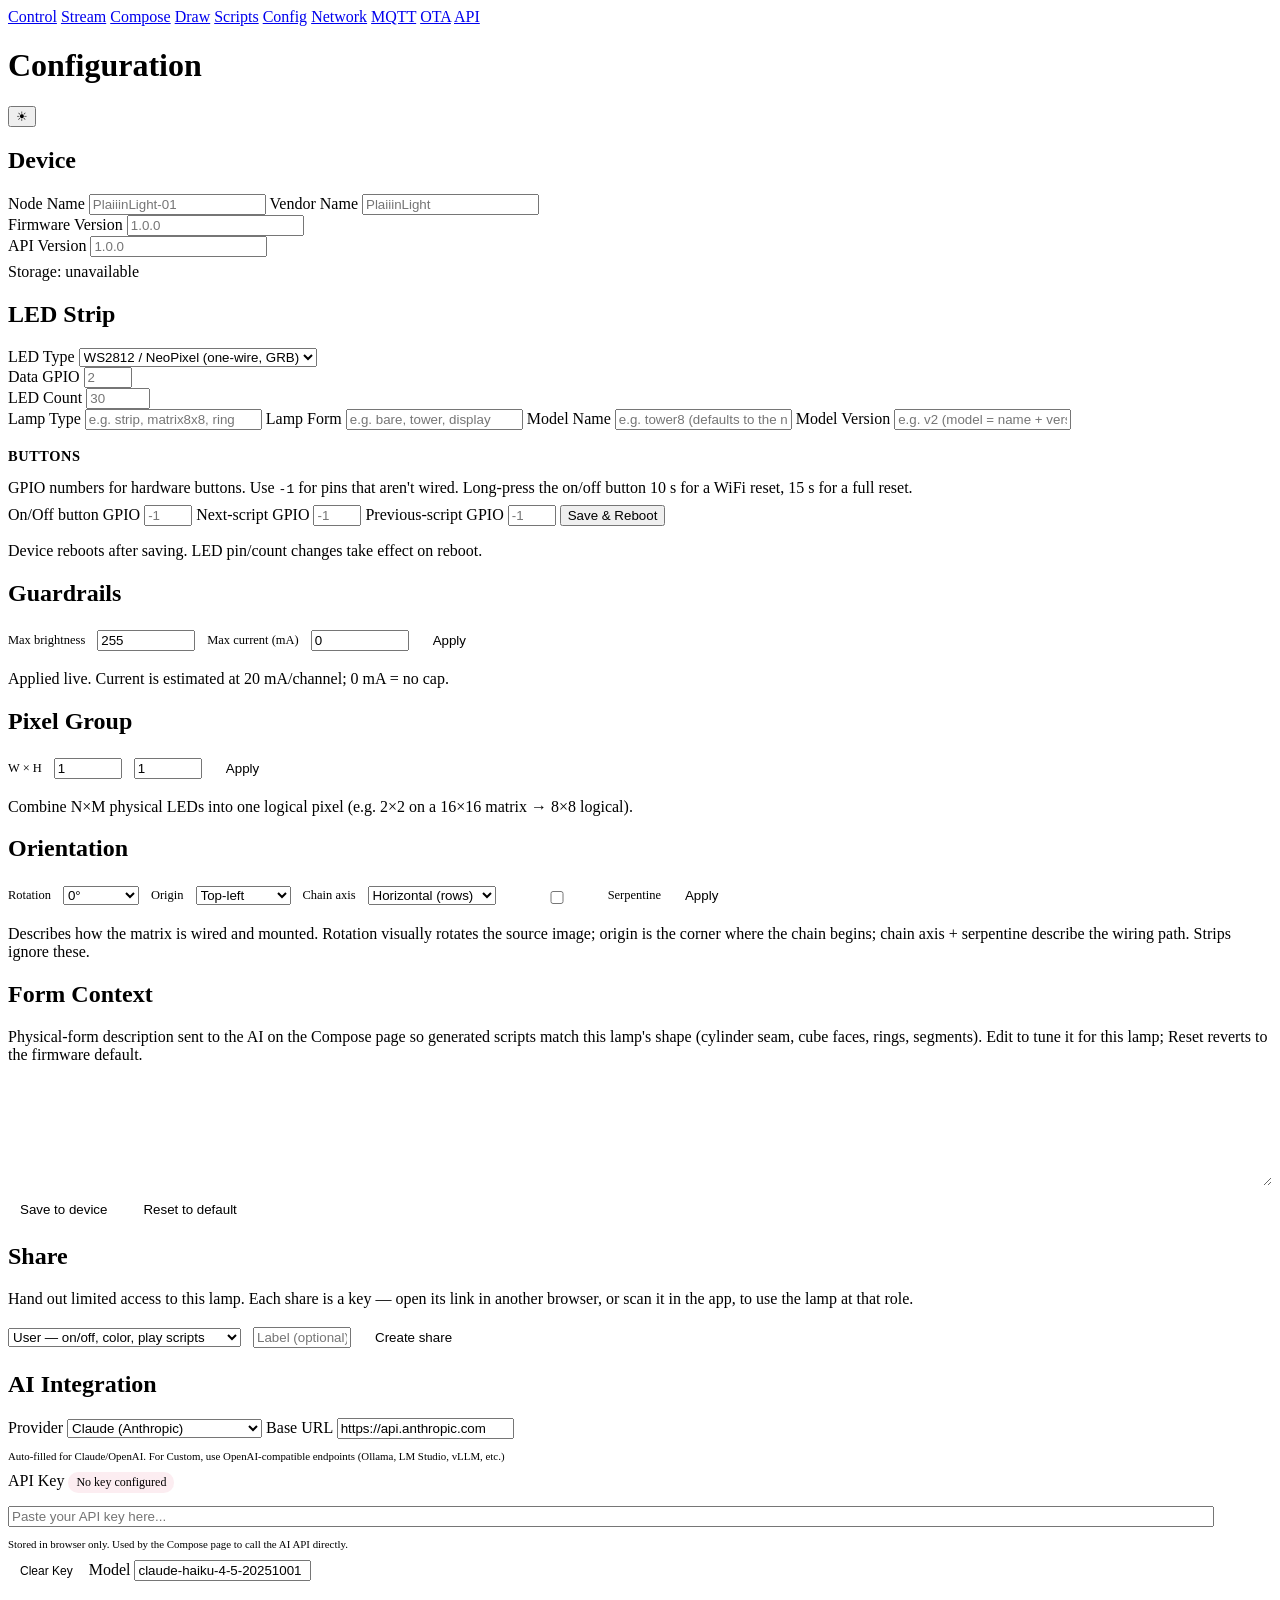
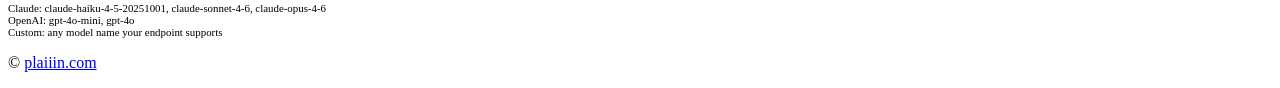
==== commit ded2e69b: "modelName: explicit model name; model = modelName + modelVersion = profile filename Firmware (lampos" ====
--- a/portal/index.html
+++ b/portal/index.html
@@ -94,8 +94,10 @@
 
 <label for="lamp_form">Lamp Form</label>
 <input id="lamp_form" name="lamp_form" type="text" placeholder="e.g. bare, tower, display">
+<label for="model_name">Model Name</label>
+<input id="model_name" name="model_name" type="text" placeholder="e.g. tower8 (defaults to the node name)">
 <label for="model_version">Model Version</label>
-<input id="model_version" name="model_version" type="text" placeholder="e.g. 8v2 (form + model = tower8v2)">
+<input id="model_version" name="model_version" type="text" placeholder="e.g. v2 (model = name + version = tower8v2)">
 
 <h3 style="margin-top:18px;font-size:.9rem;text-transform:uppercase;letter-spacing:.04em;color:var(--text-dim)">Buttons</h3>
 <p class="info" style="margin:0 0 8px">GPIO numbers for hardware buttons. Use <code>-1</code> for pins that aren't wired. Long-press the on/off button 10 s for a WiFi reset, 15 s for a full reset.</p>
@@ -283,6 +285,7 @@
   if(d.ledType){var s=document.getElementById('led_type');for(var i=0;i<s.options.length;i++)if(s.options[i].value===d.ledType)s.selectedIndex=i;}
   if(d.lampType)document.getElementById('lamp_type').value=d.lampType;
   if(d.lampForm)document.getElementById('lamp_form').value=d.lampForm;
+  if(d.modelName)document.getElementById('model_name').value=d.modelName;
   if(d.modelVersion)document.getElementById('model_version').value=d.modelVersion;
   if(d.buttonPwrPin!=null)document.getElementById('btn_pwr_pin').value=d.buttonPwrPin;
   if(d.buttonNextPin!=null)document.getElementById('btn_next_pin').value=d.buttonNextPin;
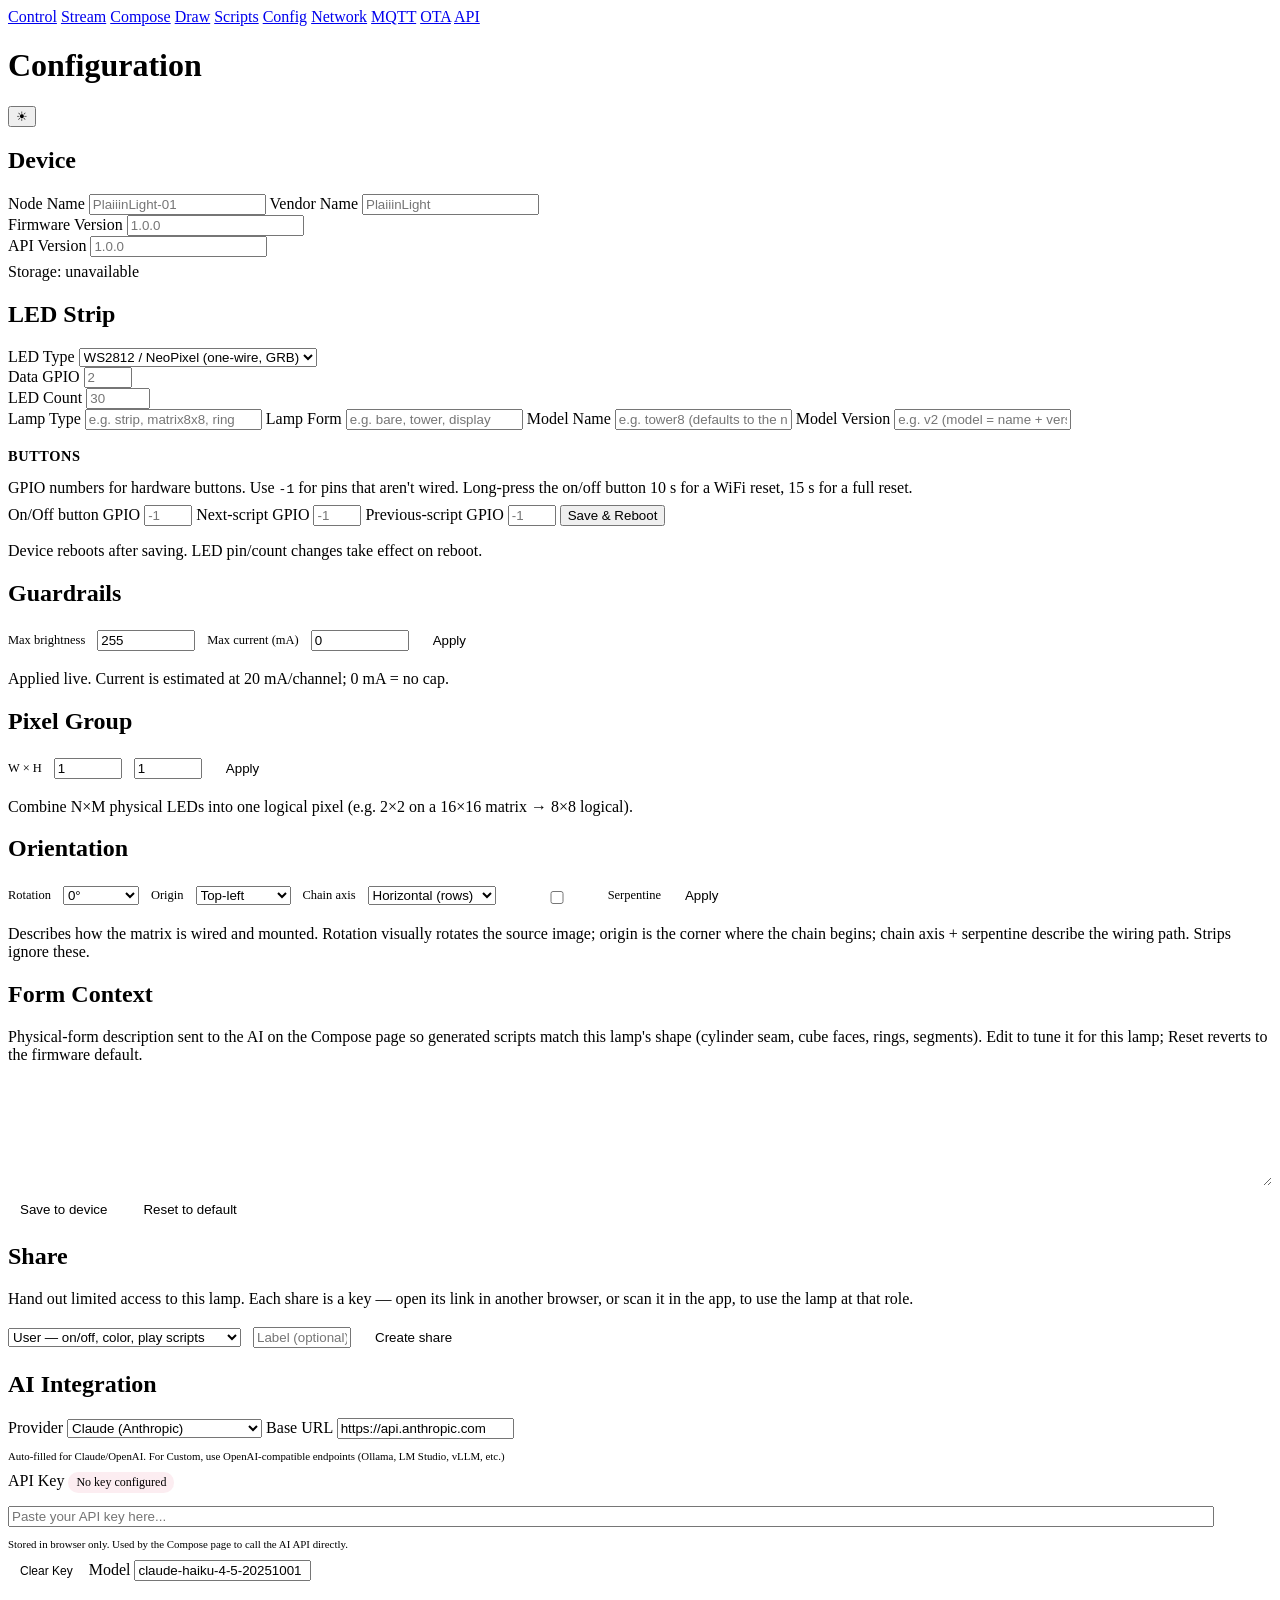
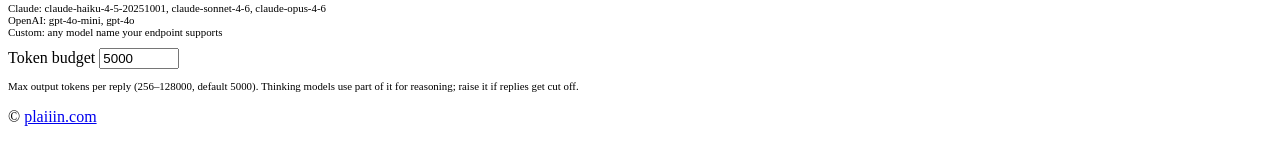
==== commit 60fe01a9: "ai: configurable token budget (default 5000) + cut-off detection in all clients and the portal Compo" ====
--- a/portal/index.html
+++ b/portal/index.html
@@ -240,7 +240,11 @@
 
 <label>Model</label>
 <input id="aiModel" type="text" placeholder="claude-haiku-4-5-20251001">
-<p style="font-size:.68rem;color:var(--text-dim)">Claude: claude-haiku-4-5-20251001, claude-sonnet-4-6, claude-opus-4-6<br>OpenAI: gpt-4o-mini, gpt-4o<br>Custom: any model name your endpoint supports</p>
+<p style="font-size:.68rem;color:var(--text-dim);margin-bottom:10px">Claude: claude-haiku-4-5-20251001, claude-sonnet-4-6, claude-opus-4-6<br>OpenAI: gpt-4o-mini, gpt-4o<br>Custom: any model name your endpoint supports</p>
+
+<label>Token budget</label>
+<input id="aiMaxTokens" type="number" min="256" max="128000" step="256" placeholder="5000">
+<p style="font-size:.68rem;color:var(--text-dim)">Max output tokens per reply (256&ndash;128000, default 5000). Thinking models use part of it for reasoning; raise it if replies get cut off.</p>
 
 </div>
 <p class="copyright">&copy; <a href="https://plaiiin.com">plaiiin.com</a></p>
@@ -613,6 +617,15 @@
 };
 document.getElementById('aiModel').oninput=function(){localStorage.setItem('aiModel',this.value.trim());};
 document.getElementById('aiBaseUrl').oninput=function(){localStorage.setItem('aiBaseUrl',this.value.trim());};
+
+// Token budget (max output tokens per reply), shared by all providers.
+var aiMaxTokensEl=document.getElementById('aiMaxTokens');
+aiMaxTokensEl.value=localStorage.getItem('aiMaxTokens')||'5000';
+aiMaxTokensEl.onchange=function(){
+  var v=parseInt(this.value,10);
+  v=isNaN(v)?5000:Math.min(128000,Math.max(256,v));
+  this.value=v;localStorage.setItem('aiMaxTokens',String(v));
+};
 </script>
 </body>
 </html>
